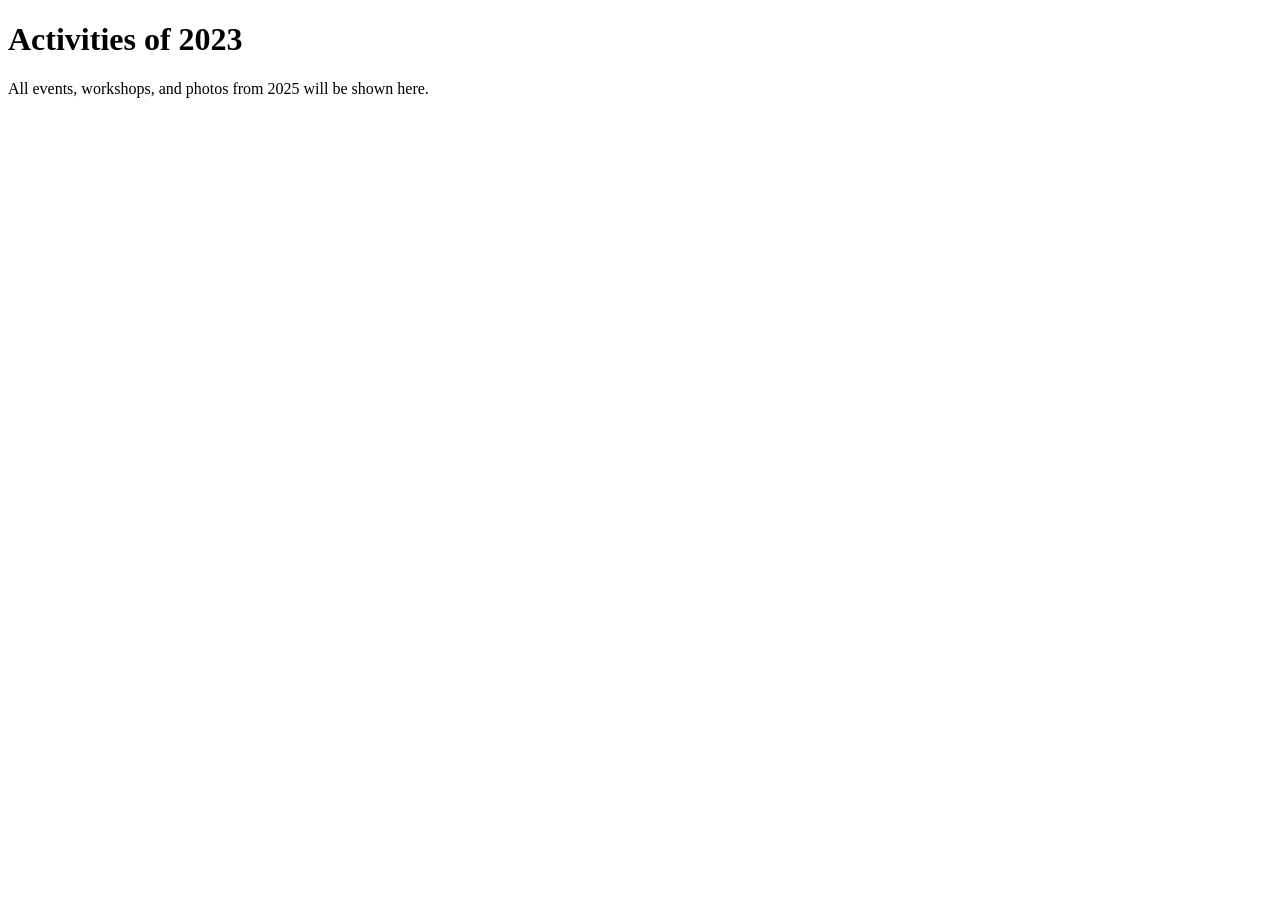
==== 2023.html @ 7e8c64bb "Add files via upload" ====
<!DOCTYPE html>
<html>
<head>
    <title>Activity 2023</title>
</head>
<body>

<h1>Activities of 2023</h1>
<p>All events, workshops, and photos from 2025 will be shown here.</p>

</body>
</html>
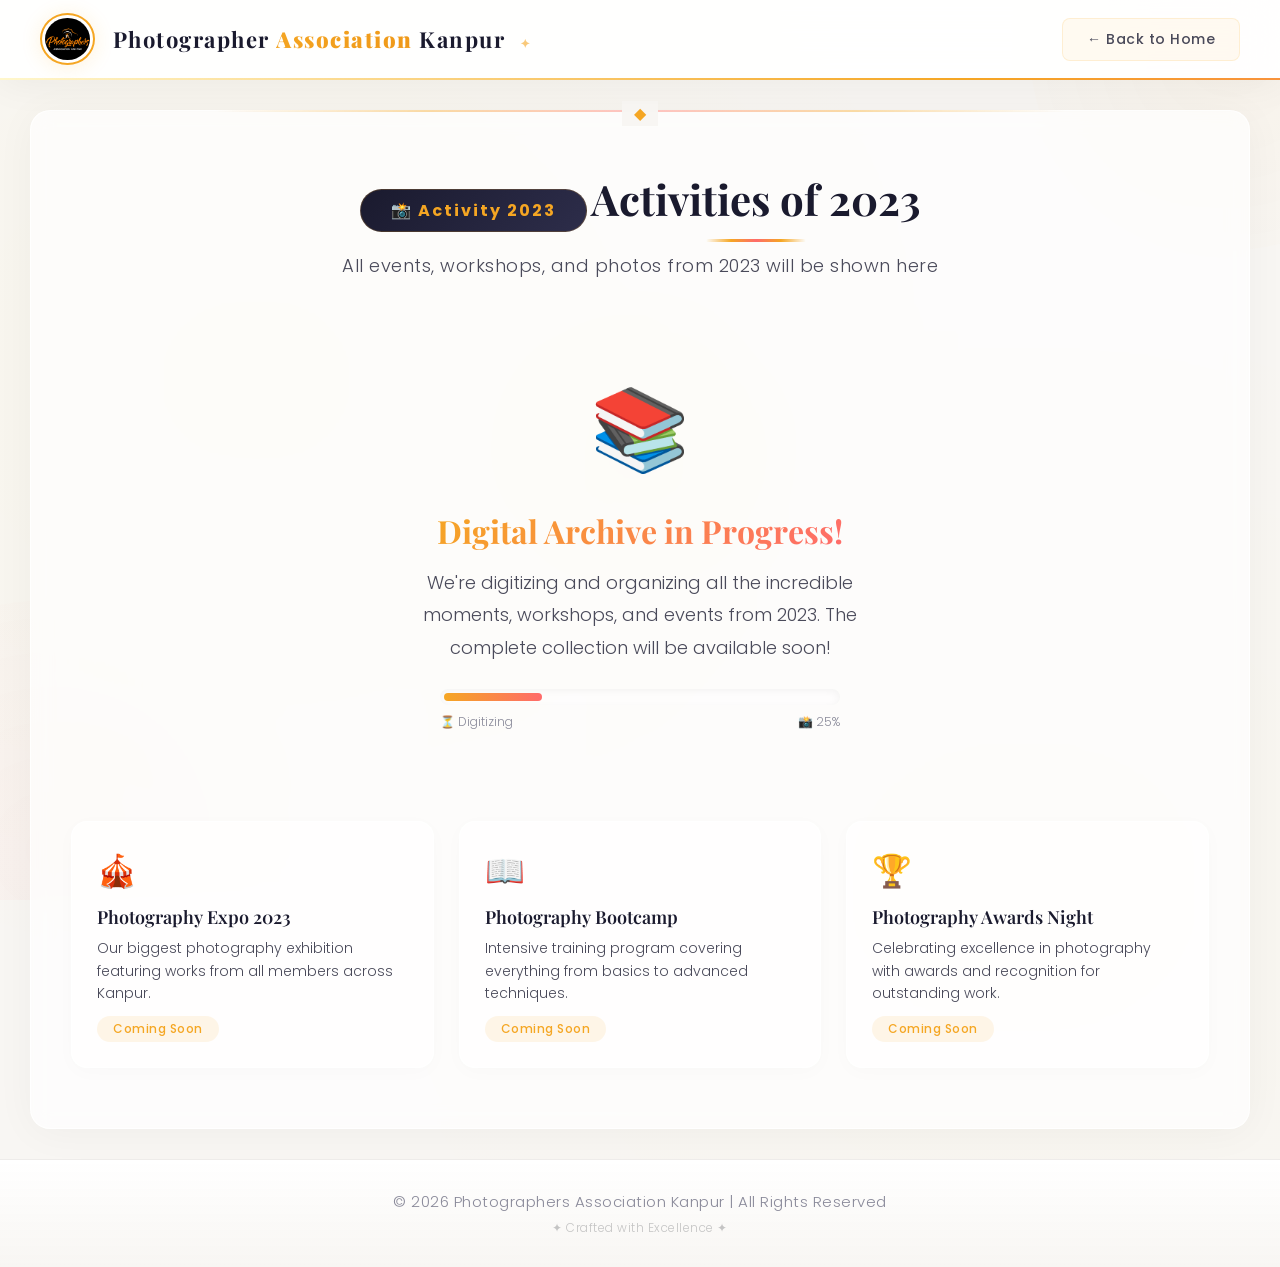
==== commit 6f31532a: "Add files via upload" ====
--- a/2023.html
+++ b/2023.html
@@ -1,12 +1,887 @@
 <!DOCTYPE html>
-<html>
+<html lang="en">
 <head>
-    <title>Activity 2023</title>
+    <meta charset="UTF-8">
+    <meta name="viewport" content="width=device-width, initial-scale=1.0">
+    <link rel="icon" type="image/png" href="images/favicon.png">
+    <title>Activity 2023 - Photographer Association Kanpur</title>
+
+    <style>
+        /* ========================================
+           COMPLETE CSS - EMBEDDED
+           ======================================== */
+        @import url('https://fonts.googleapis.com/css2?family=Playfair+Display:ital,wght@0,400;0,600;0,700;0,900;1,400&family=Poppins:wght@300;400;500;600;700;800&display=swap');
+
+        * {
+            margin: 0;
+            padding: 0;
+            box-sizing: border-box;
+        }
+
+        html {
+            scroll-behavior: smooth;
+        }
+
+        body {
+            font-family: 'Poppins', sans-serif;
+            background: #f8f6f3;
+            background-image: 
+                radial-gradient(ellipse at 20% 30%, rgba(255, 215, 0, 0.03) 0%, transparent 50%),
+                radial-gradient(ellipse at 80% 70%, rgba(255, 215, 0, 0.02) 0%, transparent 50%);
+            min-height: 100vh;
+            color: #2d2d2d;
+            overflow-x: hidden;
+        }
+
+        /* ===== FLOATING PARTICLES ===== */
+        .particles-container {
+            position: fixed;
+            top: 0;
+            left: 0;
+            width: 100%;
+            height: 100%;
+            pointer-events: none;
+            z-index: 0;
+            overflow: hidden;
+        }
+
+        .particle {
+            position: absolute;
+            width: 4px;
+            height: 4px;
+            background: linear-gradient(135deg, #f5a623, #ff6b6b);
+            border-radius: 50%;
+            opacity: 0;
+            animation: floatParticle linear infinite;
+        }
+
+        .particle:nth-child(1) { left: 5%; animation-duration: 14s; animation-delay: 0s; width: 3px; height: 3px; }
+        .particle:nth-child(2) { left: 12%; animation-duration: 18s; animation-delay: 2s; width: 5px; height: 5px; }
+        .particle:nth-child(3) { left: 20%; animation-duration: 12s; animation-delay: 4s; width: 2px; height: 2px; }
+        .particle:nth-child(4) { left: 28%; animation-duration: 16s; animation-delay: 1s; width: 4px; height: 4px; }
+        .particle:nth-child(5) { left: 35%; animation-duration: 13s; animation-delay: 3s; width: 3px; height: 3px; }
+        .particle:nth-child(6) { left: 42%; animation-duration: 15s; animation-delay: 5s; width: 5px; height: 5px; }
+        .particle:nth-child(7) { left: 50%; animation-duration: 19s; animation-delay: 2s; width: 2px; height: 2px; }
+        .particle:nth-child(8) { left: 58%; animation-duration: 14s; animation-delay: 4s; width: 4px; height: 4px; }
+        .particle:nth-child(9) { left: 65%; animation-duration: 17s; animation-delay: 1s; width: 3px; height: 3px; }
+        .particle:nth-child(10) { left: 72%; animation-duration: 11s; animation-delay: 3s; width: 5px; height: 5px; }
+        .particle:nth-child(11) { left: 80%; animation-duration: 16s; animation-delay: 6s; width: 3px; height: 3px; }
+        .particle:nth-child(12) { left: 88%; animation-duration: 13s; animation-delay: 2s; width: 4px; height: 4px; }
+        .particle:nth-child(13) { left: 95%; animation-duration: 15s; animation-delay: 4s; width: 2px; height: 2px; }
+        .particle:nth-child(14) { left: 45%; animation-duration: 20s; animation-delay: 7s; width: 5px; height: 5px; }
+        .particle:nth-child(15) { left: 75%; animation-duration: 14s; animation-delay: 5s; width: 3px; height: 3px; }
+
+        @keyframes floatParticle {
+            0% { transform: translateY(100vh) rotate(0deg) scale(0); opacity: 0; }
+            10% { opacity: 0.8; }
+            90% { opacity: 0.8; }
+            100% { transform: translateY(-10vh) rotate(720deg) scale(1); opacity: 0; }
+        }
+
+        /* ===== 3D FLOATING SHAPES ===== */
+        .floating-shapes {
+            position: fixed;
+            top: 0;
+            left: 0;
+            width: 100%;
+            height: 100%;
+            pointer-events: none;
+            z-index: 0;
+            overflow: hidden;
+        }
+
+        .shape {
+            position: absolute;
+            border-radius: 50%;
+            opacity: 0.04;
+            animation: floatShape ease-in-out infinite alternate;
+        }
+
+        .shape:nth-child(1) {
+            width: 400px;
+            height: 400px;
+            background: radial-gradient(circle, #f5a623, transparent);
+            top: -150px;
+            right: -150px;
+            animation-duration: 25s;
+        }
+
+        .shape:nth-child(2) {
+            width: 500px;
+            height: 500px;
+            background: radial-gradient(circle, #ff6b6b, transparent);
+            bottom: -200px;
+            left: -200px;
+            animation-duration: 30s;
+            animation-delay: 3s;
+        }
+
+        .shape:nth-child(3) {
+            width: 300px;
+            height: 300px;
+            background: radial-gradient(circle, #f5a623, transparent);
+            top: 50%;
+            left: 50%;
+            transform: translate(-50%, -50%);
+            animation-duration: 35s;
+            animation-delay: 6s;
+        }
+
+        @keyframes floatShape {
+            0% { transform: translate(0, 0) scale(1) rotate(0deg); }
+            33% { transform: translate(40px, -40px) scale(1.1) rotate(120deg); }
+            66% { transform: translate(-30px, 30px) scale(0.9) rotate(240deg); }
+            100% { transform: translate(20px, -20px) scale(1.05) rotate(360deg); }
+        }
+
+        /* ===== HEADER ===== */
+        .header {
+            height: 80px;
+            background: rgba(255, 255, 255, 0.92);
+            backdrop-filter: blur(20px);
+            -webkit-backdrop-filter: blur(20px);
+            display: flex;
+            justify-content: space-between;
+            align-items: center;
+            padding: 0 40px;
+            border-bottom: 2px solid rgba(255, 215, 0, 0.2);
+            position: sticky;
+            top: 0;
+            z-index: 9999;
+            box-shadow: 0 2px 40px rgba(0, 0, 0, 0.06);
+            transform-style: preserve-3d;
+            perspective: 1000px;
+            animation: headerFloat 12s ease-in-out infinite;
+        }
+
+        @keyframes headerFloat {
+            0%, 100% { transform: rotateX(0deg) rotateY(0deg); box-shadow: 0 2px 40px rgba(0, 0, 0, 0.06); }
+            25% { transform: rotateX(1deg) rotateY(-1deg); box-shadow: 0 4px 50px rgba(245, 166, 35, 0.08); }
+            75% { transform: rotateX(-1deg) rotateY(1deg); box-shadow: 0 4px 50px rgba(255, 107, 107, 0.08); }
+        }
+
+        .header::after {
+            content: '';
+            position: absolute;
+            bottom: -2px;
+            left: 0;
+            right: 0;
+            height: 2px;
+            background: linear-gradient(90deg, transparent, #f5a623, #ff6b6b, #f5a623, transparent);
+            animation: shimmerGold 4s ease-in-out infinite;
+            background-size: 300% 100%;
+        }
+
+        @keyframes shimmerGold {
+            0%, 100% { background-position: 0% 50%; }
+            50% { background-position: 100% 50%; }
+        }
+
+        .left {
+            display: flex;
+            align-items: center;
+            gap: 18px;
+        }
+
+        .logo {
+            height: 52px;
+            width: auto;
+            display: block;
+            border-radius: 50%;
+            border: 2px solid #f5a623;
+            padding: 3px;
+            background: #ffffff;
+            box-shadow: 0 2px 20px rgba(245, 166, 35, 0.15);
+            transition: all 0.5s ease;
+            transform-style: preserve-3d;
+            animation: logo3D 10s ease-in-out infinite;
+        }
+
+        @keyframes logo3D {
+            0%, 100% { transform: rotateY(0deg) rotateX(0deg) scale(1); }
+            25% { transform: rotateY(15deg) rotateX(5deg) scale(1.02); }
+            75% { transform: rotateY(-15deg) rotateX(-5deg) scale(0.98); }
+        }
+
+        .logo:hover {
+            transform: scale(1.08) rotate(-5deg) rotateY(25deg);
+            box-shadow: 0 4px 40px rgba(245, 166, 35, 0.3);
+        }
+
+        .brand {
+            font-size: 22px;
+            font-weight: 700;
+            color: #1a1a2e;
+            letter-spacing: 1.5px;
+            font-family: 'Playfair Display', serif;
+            animation: textPulse 5s ease-in-out infinite;
+        }
+
+        @keyframes textPulse {
+            0%, 100% { text-shadow: 0 0 0px rgba(245, 166, 35, 0); }
+            50% { text-shadow: 0 0 30px rgba(245, 166, 35, 0.08), 0 0 60px rgba(245, 166, 35, 0.04); }
+        }
+
+        .brand .highlight {
+            background: linear-gradient(135deg, #f5a623, #e8890c);
+            -webkit-background-clip: text;
+            -webkit-text-fill-color: transparent;
+            background-clip: text;
+            font-weight: 900;
+            animation: gradientMove 4s ease-in-out infinite;
+            background-size: 200% 200%;
+        }
+
+        @keyframes gradientMove {
+            0%, 100% { background-position: 0% 50%; }
+            50% { background-position: 100% 50%; }
+        }
+
+        .brand::after {
+            content: '✦';
+            color: #f5a623;
+            font-size: 12px;
+            margin-left: 8px;
+            opacity: 0.6;
+            display: inline-block;
+            animation: spinStar 8s linear infinite;
+        }
+
+        @keyframes spinStar {
+            0% { transform: rotate(0deg) scale(1); }
+            50% { transform: rotate(180deg) scale(1.3); }
+            100% { transform: rotate(360deg) scale(1); }
+        }
+
+        /* ===== BACK BUTTON ===== */
+        .back-btn {
+            text-decoration: none;
+            color: #4a4a5a;
+            font-weight: 500;
+            transition: all 0.4s cubic-bezier(0.68, -0.55, 0.265, 1.55);
+            font-size: 14px;
+            padding: 10px 24px;
+            border-radius: 8px;
+            font-family: 'Poppins', sans-serif;
+            letter-spacing: 0.5px;
+            position: relative;
+            background: rgba(245, 166, 35, 0.06);
+            border: 1px solid rgba(245, 166, 35, 0.15);
+            transform-style: preserve-3d;
+            perspective: 500px;
+        }
+
+        .back-btn::before {
+            content: '← ';
+            transition: all 0.3s ease;
+        }
+
+        .back-btn:hover {
+            color: #f5a623;
+            background: rgba(245, 166, 35, 0.12);
+            transform: translateY(-2px) rotateX(3deg);
+            box-shadow: 0 8px 30px rgba(245, 166, 35, 0.1);
+            border-color: #f5a623;
+        }
+
+        .back-btn:hover::before {
+            transform: translateX(-5px);
+        }
+
+        /* ===== MAIN CONTENT ===== */
+        .main-content {
+            padding: 60px 40px;
+            margin: 30px 30px;
+            background: rgba(255, 255, 255, 0.7);
+            backdrop-filter: blur(10px);
+            border-radius: 20px;
+            border: 1px solid rgba(255, 255, 255, 0.8);
+            box-shadow: 0 4px 40px rgba(0, 0, 0, 0.04);
+            position: relative;
+            transition: all 0.6s cubic-bezier(0.68, -0.55, 0.265, 1.55);
+            transform-style: preserve-3d;
+            perspective: 1000px;
+            animation: sectionFloat 8s ease-in-out infinite;
+            text-align: center;
+        }
+
+        @keyframes sectionFloat {
+            0%, 100% { transform: translateY(0px) rotateX(0deg); }
+            50% { transform: translateY(-8px) rotateX(1deg); }
+        }
+
+        .main-content:hover {
+            transform: translateY(-5px) rotateX(1deg) scale(1.005);
+            box-shadow: 0 20px 80px rgba(0, 0, 0, 0.06);
+            border-color: rgba(245, 166, 35, 0.1);
+        }
+
+        .main-content::before {
+            content: '';
+            position: absolute;
+            top: -1px;
+            left: 15%;
+            right: 15%;
+            height: 2px;
+            background: linear-gradient(90deg, transparent, #f5a623, #ff6b6b, #f5a623, transparent);
+            border-radius: 2px;
+            opacity: 0.4;
+            animation: lineShimmer 4s ease-in-out infinite;
+        }
+
+        @keyframes lineShimmer {
+            0%, 100% { opacity: 0.3; transform: scaleX(1); }
+            50% { opacity: 1; transform: scaleX(1.1); }
+        }
+
+        .main-content::after {
+            content: '◆';
+            position: absolute;
+            top: -10px;
+            left: 50%;
+            transform: translateX(-50%);
+            color: #f5a623;
+            font-size: 16px;
+            background: #f8f6f3;
+            padding: 0 12px;
+            animation: diamondSpin 10s linear infinite;
+        }
+
+        @keyframes diamondSpin {
+            0% { transform: translateX(-50%) rotate(0deg); }
+            100% { transform: translateX(-50%) rotate(360deg); }
+        }
+
+        h1 {
+            font-size: 42px;
+            font-weight: 700;
+            font-family: 'Playfair Display', serif;
+            color: #1a1a2e;
+            position: relative;
+            display: inline-block;
+            padding-bottom: 15px;
+            margin-bottom: 10px;
+        }
+
+        h1::after {
+            content: '';
+            position: absolute;
+            bottom: 0;
+            left: 50%;
+            transform: translateX(-50%);
+            width: 100px;
+            height: 3px;
+            background: linear-gradient(90deg, transparent, #f5a623, #ff6b6b, #f5a623, transparent);
+            border-radius: 2px;
+            animation: lineWidth 5s ease-in-out infinite;
+        }
+
+        @keyframes lineWidth {
+            0%, 100% { width: 100px; }
+            50% { width: 150px; }
+        }
+
+        .year-badge {
+            display: inline-block;
+            background: linear-gradient(135deg, #1a1a2e, #2d2d4a);
+            color: #f5a623;
+            padding: 8px 30px;
+            border-radius: 50px;
+            font-weight: 700;
+            font-size: 16px;
+            letter-spacing: 2px;
+            margin-bottom: 15px;
+            border: 1px solid rgba(245, 166, 35, 0.2);
+            animation: badgeGlow 3s ease-in-out infinite;
+        }
+
+        @keyframes badgeGlow {
+            0%, 100% { box-shadow: 0 4px 20px rgba(245, 166, 35, 0.1); }
+            50% { box-shadow: 0 8px 40px rgba(245, 166, 35, 0.2); }
+        }
+
+        .subtitle {
+            color: #4a4a5a;
+            font-size: 18px;
+            font-weight: 300;
+            margin-bottom: 30px;
+            letter-spacing: 0.5px;
+        }
+
+        /* ===== COMING SOON / UNDER CONSTRUCTION ===== */
+        .coming-soon {
+            display: flex;
+            flex-direction: column;
+            align-items: center;
+            justify-content: center;
+            padding: 60px 20px;
+            margin: 20px 0;
+        }
+
+        .coming-soon .icon {
+            font-size: 80px;
+            margin-bottom: 20px;
+            animation: iconBounce 3s ease-in-out infinite;
+        }
+
+        @keyframes iconBounce {
+            0%, 100% { transform: translateY(0px) scale(1); }
+            50% { transform: translateY(-15px) scale(1.05); }
+        }
+
+        .coming-soon h2 {
+            font-size: 32px;
+            font-family: 'Playfair Display', serif;
+            color: #1a1a2e;
+            margin-bottom: 15px;
+            background: linear-gradient(135deg, #f5a623, #ff6b6b);
+            -webkit-background-clip: text;
+            -webkit-text-fill-color: transparent;
+            background-clip: text;
+        }
+
+        .coming-soon p {
+            color: #4a4a5a;
+            font-size: 18px;
+            max-width: 500px;
+            line-height: 1.8;
+            font-weight: 300;
+        }
+
+        .coming-soon .progress-container {
+            width: 100%;
+            max-width: 400px;
+            margin-top: 25px;
+            background: rgba(255, 255, 255, 0.6);
+            border-radius: 50px;
+            padding: 4px;
+            box-shadow: inset 0 2px 10px rgba(0, 0, 0, 0.05);
+        }
+
+        .coming-soon .progress-bar {
+            height: 8px;
+            background: linear-gradient(90deg, #f5a623, #ff6b6b);
+            border-radius: 50px;
+            width: 25%;
+            animation: progressPulse 2s ease-in-out infinite;
+            position: relative;
+        }
+
+        @keyframes progressPulse {
+            0%, 100% { width: 25%; opacity: 0.8; }
+            50% { width: 35%; opacity: 1; }
+        }
+
+        .coming-soon .progress-text {
+            display: flex;
+            justify-content: space-between;
+            width: 100%;
+            max-width: 400px;
+            margin-top: 8px;
+            font-size: 12px;
+            color: #8a8a9a;
+            font-weight: 300;
+        }
+
+        /* ===== EVENT PREVIEW CARDS ===== */
+        .event-preview {
+            display: grid;
+            grid-template-columns: repeat(auto-fit, minmax(280px, 1fr));
+            gap: 25px;
+            margin-top: 30px;
+            text-align: left;
+        }
+
+        .event-card {
+            background: rgba(255, 255, 255, 0.6);
+            border-radius: 16px;
+            padding: 25px;
+            border: 1px solid rgba(255, 255, 255, 0.8);
+            box-shadow: 0 4px 20px rgba(0, 0, 0, 0.02);
+            transition: all 0.5s cubic-bezier(0.68, -0.55, 0.265, 1.55);
+            transform-style: preserve-3d;
+            perspective: 500px;
+            animation: cardFloat 8s ease-in-out infinite;
+        }
+
+        .event-card:nth-child(2) { animation-delay: 2s; }
+        .event-card:nth-child(3) { animation-delay: 4s; }
+
+        @keyframes cardFloat {
+            0%, 100% { transform: translateY(0px); }
+            50% { transform: translateY(-5px); }
+        }
+
+        .event-card:hover {
+            transform: translateY(-8px) rotateX(2deg) scale(1.01);
+            box-shadow: 0 12px 40px rgba(0, 0, 0, 0.06);
+            border-color: rgba(245, 166, 35, 0.15);
+        }
+
+        .event-card .emoji {
+            font-size: 32px;
+            display: block;
+            margin-bottom: 10px;
+        }
+
+        .event-card h3 {
+            font-size: 18px;
+            font-weight: 600;
+            color: #1a1a2e;
+            margin-bottom: 8px;
+            font-family: 'Playfair Display', serif;
+        }
+
+        .event-card p {
+            font-size: 14px;
+            color: #4a4a5a;
+            line-height: 1.6;
+            font-weight: 300;
+            margin: 0;
+        }
+
+        .event-card .tag {
+            display: inline-block;
+            margin-top: 12px;
+            padding: 4px 16px;
+            background: rgba(245, 166, 35, 0.1);
+            color: #f5a623;
+            border-radius: 50px;
+            font-size: 12px;
+            font-weight: 500;
+            letter-spacing: 0.5px;
+        }
+
+        /* ===== FOOTER ===== */
+        footer {
+            background: linear-gradient(180deg, rgba(255, 255, 255, 0.95), #f8f6f3);
+            text-align: center;
+            padding: 30px 20px;
+            margin-top: 30px;
+            border-top: 1px solid rgba(0, 0, 0, 0.04);
+            transform-style: preserve-3d;
+            perspective: 1000px;
+            animation: footerFloat 15s ease-in-out infinite;
+        }
+
+        @keyframes footerFloat {
+            0%, 100% { transform: rotateX(0deg); }
+            50% { transform: rotateX(1deg); }
+        }
+
+        footer p {
+            color: #8a8a9a;
+            font-size: 15px;
+            margin: 0 auto;
+            font-weight: 300;
+            letter-spacing: 0.5px;
+            text-align: center;
+            max-width: 100%;
+        }
+
+        footer p:last-child {
+            font-size: 12px;
+            margin-top: 6px;
+            color: #c4c4c4;
+            animation: footerGlow 5s ease-in-out infinite;
+        }
+
+        @keyframes footerGlow {
+            0%, 100% { opacity: 0.5; transform: scale(1); }
+            50% { opacity: 1; transform: scale(1.05); color: #f5a623; }
+        }
+
+        /* ===== RESPONSIVE ===== */
+        @media (max-width: 768px) {
+            .header {
+                height: 70px;
+                padding: 0 20px;
+                animation: none;
+            }
+
+            .logo {
+                height: 42px;
+                animation: none;
+            }
+
+            .brand {
+                font-size: 16px;
+                animation: none;
+            }
+
+            .brand .highlight {
+                font-size: 17px;
+            }
+
+            .brand::after {
+                display: none;
+            }
+
+            .particles-container,
+            .floating-shapes {
+                display: none;
+            }
+
+            .main-content {
+                padding: 40px 18px;
+                margin: 15px 12px;
+                border-radius: 14px;
+                animation: none;
+            }
+
+            .main-content:hover {
+                transform: translateY(-5px) scale(1.01);
+            }
+
+            h1 {
+                font-size: 28px;
+            }
+
+            .subtitle {
+                font-size: 15px;
+            }
+
+            .coming-soon .icon {
+                font-size: 60px;
+            }
+
+            .coming-soon h2 {
+                font-size: 26px;
+            }
+
+            .coming-soon p {
+                font-size: 16px;
+            }
+
+            .event-preview {
+                grid-template-columns: 1fr;
+                gap: 18px;
+            }
+
+            .event-card {
+                padding: 20px;
+            }
+
+            .back-btn {
+                font-size: 13px;
+                padding: 8px 18px;
+            }
+
+            footer {
+                animation: none;
+            }
+
+            footer p {
+                font-size: 13px;
+            }
+
+            footer p:last-child {
+                font-size: 11px;
+                animation: none;
+            }
+        }
+
+        @media (max-width: 480px) {
+            .header {
+                height: 60px;
+                padding: 0 12px;
+            }
+
+            .logo {
+                height: 36px;
+            }
+
+            .brand {
+                font-size: 13px;
+            }
+
+            .brand .highlight {
+                font-size: 14px;
+            }
+
+            .left {
+                gap: 10px;
+            }
+
+            .main-content {
+                padding: 25px 12px;
+                margin: 10px 8px;
+                border-radius: 10px;
+            }
+
+            .main-content::after {
+                font-size: 12px;
+                top: -8px;
+                padding: 0 8px;
+            }
+
+            h1 {
+                font-size: 22px;
+                padding-bottom: 10px;
+            }
+
+            h1::after {
+                width: 60px;
+            }
+
+            .year-badge {
+                font-size: 13px;
+                padding: 6px 20px;
+            }
+
+            .subtitle {
+                font-size: 13px;
+            }
+
+            .coming-soon {
+                padding: 30px 10px;
+            }
+
+            .coming-soon .icon {
+                font-size: 50px;
+            }
+
+            .coming-soon h2 {
+                font-size: 22px;
+            }
+
+            .coming-soon p {
+                font-size: 14px;
+            }
+
+            .coming-soon .progress-container {
+                max-width: 280px;
+            }
+
+            .event-card {
+                padding: 16px;
+            }
+
+            .event-card .emoji {
+                font-size: 26px;
+            }
+
+            .event-card h3 {
+                font-size: 16px;
+            }
+
+            .event-card p {
+                font-size: 13px;
+            }
+
+            .back-btn {
+                font-size: 12px;
+                padding: 6px 14px;
+            }
+
+            footer {
+                padding: 15px 12px;
+            }
+
+            footer p {
+                font-size: 11px;
+            }
+
+            footer p:last-child {
+                font-size: 10px;
+                animation: none;
+            }
+        }
+    </style>
 </head>
+
 <body>
 
-<h1>Activities of 2023</h1>
-<p>All events, workshops, and photos from 2025 will be shown here.</p>
+<!-- ===== FLOATING PARTICLES ===== -->
+<div class="particles-container">
+    <div class="particle"></div>
+    <div class="particle"></div>
+    <div class="particle"></div>
+    <div class="particle"></div>
+    <div class="particle"></div>
+    <div class="particle"></div>
+    <div class="particle"></div>
+    <div class="particle"></div>
+    <div class="particle"></div>
+    <div class="particle"></div>
+    <div class="particle"></div>
+    <div class="particle"></div>
+    <div class="particle"></div>
+    <div class="particle"></div>
+    <div class="particle"></div>
+</div>
+
+<!-- ===== 3D FLOATING SHAPES ===== -->
+<div class="floating-shapes">
+    <div class="shape"></div>
+    <div class="shape"></div>
+    <div class="shape"></div>
+</div>
+
+<!-- ===== HEADER ===== -->
+<header class="header">
+    <div class="left">
+        <img src="images/logo.png" class="logo" alt="Logo">
+        <div class="brand">
+            Photographer <span class="highlight">Association</span> Kanpur
+        </div>
+    </div>
+
+    <a href="index.html" class="back-btn">Back to Home</a>
+</header>
+
+<!-- ===== MAIN CONTENT ===== -->
+<div class="main-content">
+    <div class="year-badge">📸 Activity 2023</div>
+    
+    <h1>Activities of 2023</h1>
+    <p class="subtitle">All events, workshops, and photos from 2023 will be shown here</p>
+
+    <!-- COMING SOON SECTION -->
+    <div class="coming-soon">
+        <div class="icon">📚</div>
+        <h2>Digital Archive in Progress!</h2>
+        <p>We're digitizing and organizing all the incredible moments, workshops, and events from 2023. The complete collection will be available soon!</p>
+        
+        <div class="progress-container">
+            <div class="progress-bar"></div>
+        </div>
+        <div class="progress-text">
+            <span>⏳ Digitizing</span>
+            <span>📸 25%</span>
+        </div>
+    </div>
+
+    <!-- EVENT PREVIEW -->
+    <div class="event-preview">
+        <div class="event-card">
+            <span class="emoji">🎪</span>
+            <h3>Photography Expo 2023</h3>
+            <p>Our biggest photography exhibition featuring works from all members across Kanpur.</p>
+            <span class="tag">Coming Soon</span>
+        </div>
+
+        <div class="event-card">
+            <span class="emoji">📖</span>
+            <h3>Photography Bootcamp</h3>
+            <p>Intensive training program covering everything from basics to advanced techniques.</p>
+            <span class="tag">Coming Soon</span>
+        </div>
+
+        <div class="event-card">
+            <span class="emoji">🏆</span>
+            <h3>Photography Awards Night</h3>
+            <p>Celebrating excellence in photography with awards and recognition for outstanding work.</p>
+            <span class="tag">Coming Soon</span>
+        </div>
+    </div>
+</div>
+
+<!-- ===== FOOTER ===== -->
+<footer>
+    <p>© 2026 Photographers Association Kanpur | All Rights Reserved</p>
+    <p>✦ Crafted with Excellence ✦</p>
+</footer>
 
 </body>
 </html>
